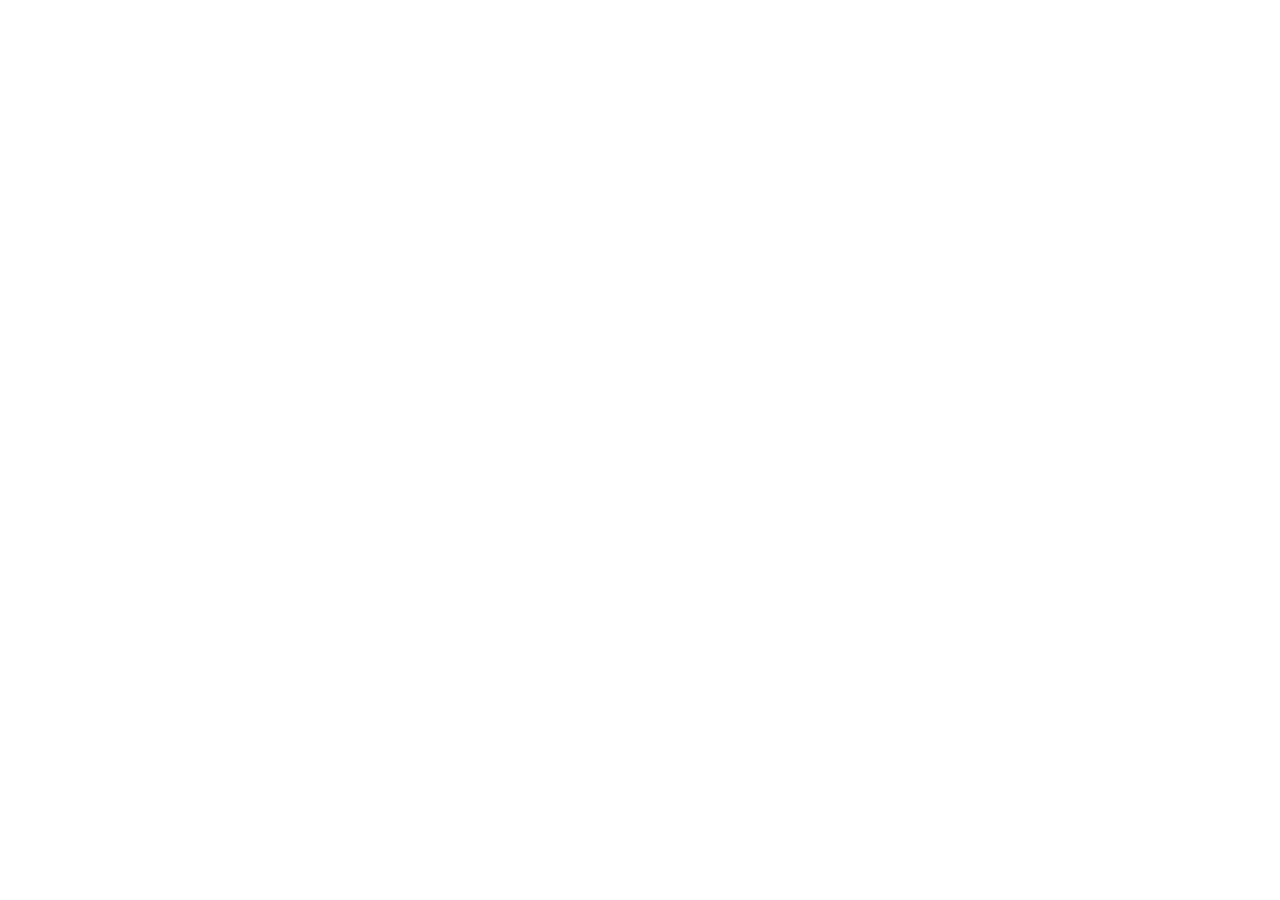
==== resume.html @ 3d7ee513 "Rebuild portfolio and resume as Vite app Replace the old hand-written site with the Vite build outpu" ====
<!doctype html>
<html lang="en">
  <head>
    <meta charset="UTF-8" />
    <meta name="viewport" content="width=device-width, initial-scale=1.0" />

    <title>Rakshith Reddy Aredla — Résumé</title>
    <meta name="theme-color" content="#05060a" />

    <link rel="icon" type="image/svg+xml" href="/my-portfolio/favicon.svg" />

    <link rel="preconnect" href="https://fonts.googleapis.com" />
    <link rel="preconnect" href="https://fonts.gstatic.com" crossorigin />
    <link
      href="https://fonts.googleapis.com/css2?family=Space+Grotesk:wght@400;500;600;700&family=Inter:wght@300;400;500;600&family=JetBrains+Mono:wght@400;500&display=swap"
      rel="stylesheet"
    />

    <meta name="description" content="I build things end-to-end — e-commerce with live inventory and real payments, ML models with measured accuracy, and CLI tools that make other developers faster." />
    <meta name="author" content="Rakshith Reddy Aredla" />
    <meta property="og:type" content="profile" />
    <meta property="og:title" content="Rakshith Reddy Aredla — Full-Stack Developer" />
    <meta property="og:description" content="I build things end-to-end — e-commerce with live inventory and real payments, ML models with measured accuracy, and CLI tools that make other developers faster." />
    <meta property="og:image" content="https://rakshithreddy-aredla.github.io/my-portfolio/share.png" />
    <meta name="twitter:card" content="summary_large_image" />
    <script type="application/ld+json">{"@context":"https://schema.org","@type":"Person","url":"https://rakshithreddy-aredla.github.io/my-portfolio","name":"Rakshith Reddy Aredla","image":"https://rakshithreddy-aredla.github.io/my-portfolio./rakshith.jpg","jobTitle":"Full-Stack Developer","email":"mailto:rakshithreddyaredla@gmail.com","address":{"@type":"PostalAddress","addressLocality":"Hyderabad","addressCountry":"IN"},"sameAs":["https://github.com/rakshithreddy-aredla","https://www.linkedin.com/in/aredla-rakshith"],"knowsAbout":["TypeScript","React","Next.js","Python","PyTorch","Machine Learning","Retrieval-Augmented Generation","Supabase","PostgreSQL"]}</script>
    <script type="module" crossorigin src="/my-portfolio/assets/resume-BIaYPGeD.js"></script>
    <link rel="modulepreload" crossorigin href="/my-portfolio/assets/jsx-runtime-BRTPJKhR.js">
    <link rel="stylesheet" crossorigin href="/my-portfolio/assets/jsx-runtime-Oi_NOHn3.css">
  </head>
  <body>
    <div id="root"></div>
  </body>
</html>
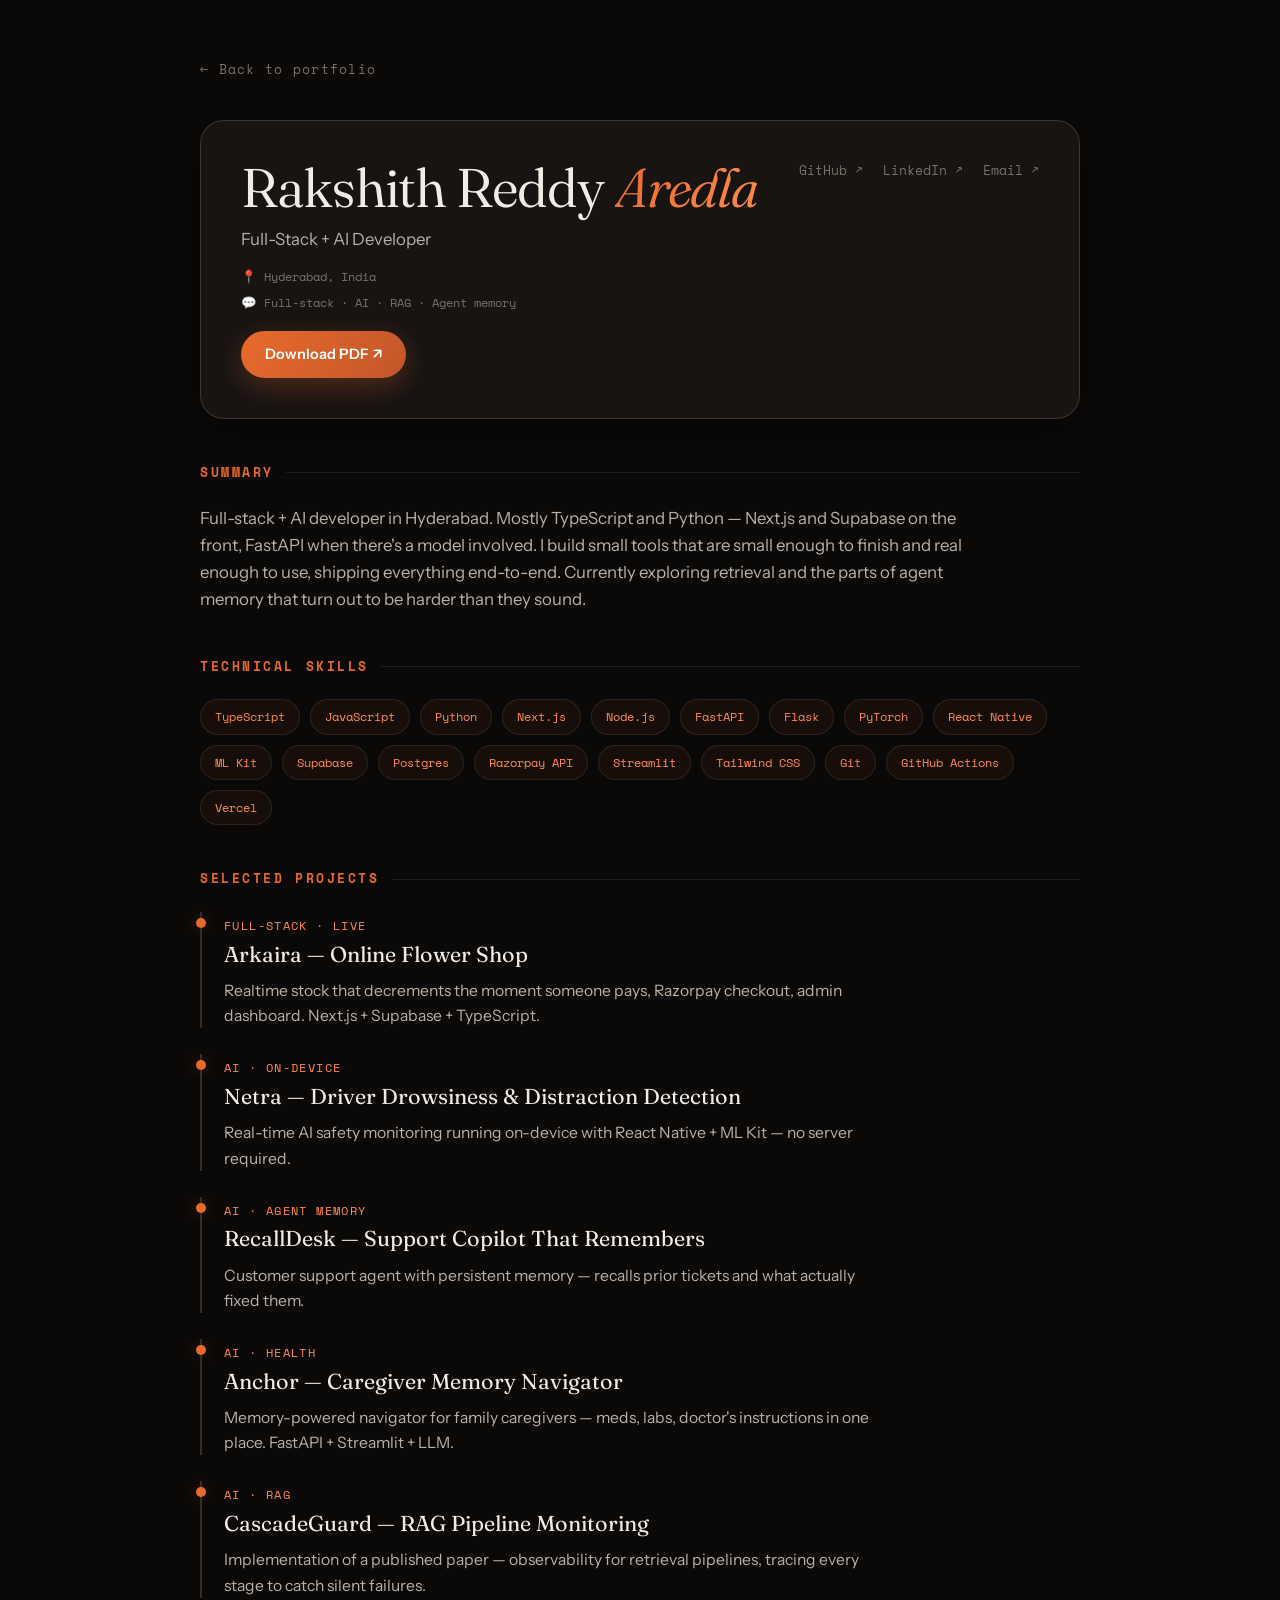
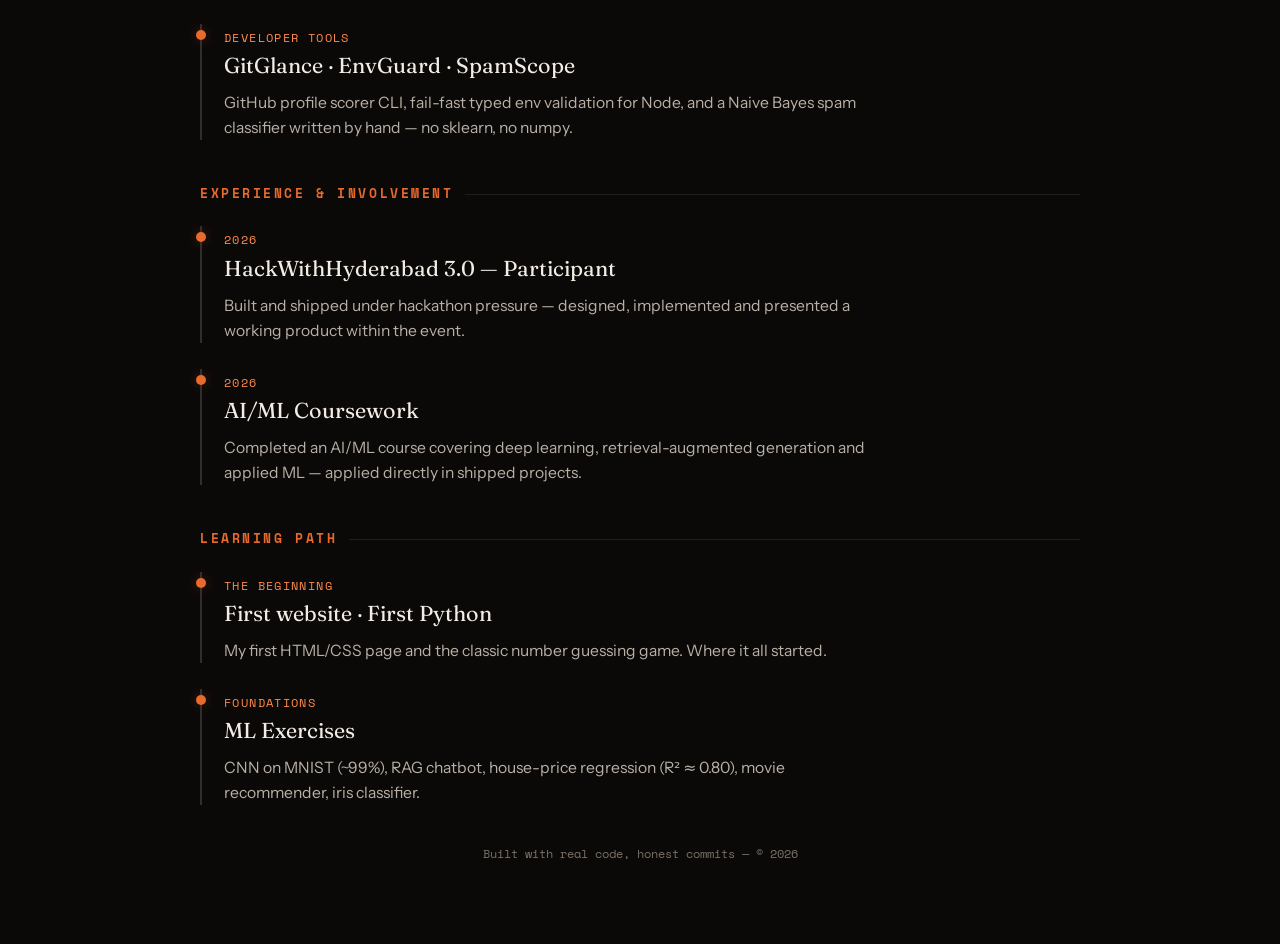
==== commit cc231889: "Redesign portfolio dark edition: premium dark theme with advanced 3D avatar and resume - Dark premiu" ====
--- a/resume.html
+++ b/resume.html
@@ -1,34 +1,162 @@
-<!doctype html>
+<!DOCTYPE html>
 <html lang="en">
-  <head>
-    <meta charset="UTF-8" />
-    <meta name="viewport" content="width=device-width, initial-scale=1.0" />
+<head>
+<meta charset="UTF-8">
+<meta name="viewport" content="width=device-width, initial-scale=1.0">
+<title>Rakshith Reddy Aredla — Resume</title>
+<meta name="description" content="Resume of Rakshith Reddy Aredla — Full-Stack + AI Developer.">
+<link rel="icon" href="favicon.svg">
+<link rel="preconnect" href="https://fonts.googleapis.com">
+<link rel="preconnect" href="https://fonts.gstatic.com" crossorigin>
+<link href="https://fonts.googleapis.com/css2?family=Fraunces:ital,opsz,wght@0,9..144,300..700;1,9..144,300..700&family=Space+Mono:wght@400;700&family=Instrument+Sans:ital,wght@0,400..700;1,400..700&display=swap" rel="stylesheet">
+<style>
+  :root {
+    --bg: #0B0908; --bg-2: #12100E; --surface: #171412;
+    --ink: #F2ECE4; --ink-soft: #B9B0A5; --muted: #7A7167;
+    --line: rgba(242,236,228,0.09); --line-strong: rgba(242,236,228,0.16);
+    --accent: #E86A2C; --ember: #FF8A4C; --gold: #E8B44A; --glow: rgba(232,106,44,0.28);
+    --font-display: "Fraunces", Georgia, serif; --font-body: "Instrument Sans", system-ui, sans-serif; --font-mono: "Space Mono", monospace;
+  }
+  * { margin: 0; padding: 0; box-sizing: border-box; }
+  body { background: var(--bg); color: var(--ink); font-family: var(--font-body); line-height: 1.6; -webkit-font-smoothing: antialiased; }
+  a { color: inherit; text-decoration: none; }
+  .page { width: min(880px, 92vw); margin: 0 auto; padding: 56px 0 80px; }
+  .back { display: inline-block; font-family: var(--font-mono); font-size: 0.8rem; letter-spacing: 0.1em; color: var(--muted); margin-bottom: 40px; transition: color 0.3s; }
+  .back:hover { color: var(--accent); }
+  .resume-header { border: 1px solid var(--line-strong); border-radius: 24px; padding: 40px; background: var(--surface); box-shadow: 0 12px 40px rgba(0,0,0,0.4); display: flex; justify-content: space-between; gap: 24px; flex-wrap: wrap; align-items: flex-start; }
+  .resume-header h1 { font-family: var(--font-display); font-weight: 350; font-size: clamp(2.2rem, 5vw, 3.4rem); line-height: 1; letter-spacing: -0.02em; }
+  .resume-header h1 em { font-style: italic; background: linear-gradient(120deg, var(--accent), var(--ember)); -webkit-background-clip: text; background-clip: text; -webkit-text-fill-color: transparent; }
+  .resume-header .role { color: var(--ink-soft); margin-top: 10px; font-size: 1.05rem; }
+  .resume-header .meta { font-family: var(--font-mono); font-size: 0.78rem; color: var(--muted); margin-top: 14px; display: flex; flex-direction: column; gap: 6px; }
+  .download { display: inline-block; margin-top: 18px; font-weight: 600; font-size: 0.9rem; padding: 12px 24px; border-radius: 999px; background: linear-gradient(120deg, var(--accent), #C2572A); color: #fff; box-shadow: 0 8px 28px var(--glow); }
+  .download:hover { box-shadow: 0 12px 40px var(--glow); }
+  .section { margin-top: 44px; }
+  .section h2 { font-family: var(--font-mono); font-size: 0.8rem; letter-spacing: 0.2em; text-transform: uppercase; color: var(--accent); display: flex; align-items: center; gap: 12px; margin-bottom: 22px; }
+  .section h2::after { content: ""; flex: 1; height: 1px; background: var(--line); }
+  .summary { color: var(--ink-soft); font-size: 1.05rem; max-width: 70ch; }
+  .skills { display: flex; flex-wrap: wrap; gap: 10px; }
+  .skill { font-family: var(--font-mono); font-size: 0.76rem; color: var(--ember); border: 1px solid var(--line); background: rgba(232,106,44,0.06); padding: 7px 14px; border-radius: 999px; }
+  .entry { border-left: 2px solid var(--line-strong); padding-left: 22px; margin-bottom: 26px; position: relative; }
+  .entry::before { content: ""; position: absolute; left: -6px; top: 6px; width: 10px; height: 10px; border-radius: 50%; background: var(--accent); box-shadow: 0 0 12px var(--glow); }
+  .entry h3 { font-family: var(--font-display); font-size: 1.35rem; font-weight: 400; }
+  .entry .when { font-family: var(--font-mono); font-size: 0.72rem; color: var(--ember); letter-spacing: 0.12em; text-transform: uppercase; }
+  .entry p { color: var(--ink-soft); font-size: 0.98rem; margin-top: 6px; max-width: 65ch; }
+  .entry ul { margin-top: 8px; padding-left: 18px; color: var(--ink-soft); font-size: 0.95rem; }
+  .entry li { margin-bottom: 4px; }
+  .links { display: flex; gap: 20px; flex-wrap: wrap; font-family: var(--font-mono); font-size: 0.8rem; color: var(--muted); }
+  .links a:hover { color: var(--accent); }
+  @media print {
+    body { background: #fff; color: #000; }
+    .back, .download { display: none; }
+    .resume-header { border: 1px solid #ddd; box-shadow: none; background: #fff; }
+    .skill { color: #C2572A; border-color: #ddd; background: #fafafa; }
+    .entry::before { background: #C2572A; box-shadow: none; }
+    .section h2 { color: #C2572A; }
+  }
+</style>
+</head>
+<body>
+<div class="page">
+  <a href="index.html" class="back">← Back to portfolio</a>
 
-    <title>Rakshith Reddy Aredla — Résumé</title>
-    <meta name="theme-color" content="#05060a" />
+  <div class="resume-header">
+    <div>
+      <h1>Rakshith Reddy <em>Aredla</em></h1>
+      <p class="role">Full-Stack + AI Developer</p>
+      <div class="meta">
+        <span>📍 Hyderabad, India</span>
+        <span>💬 Full-stack · AI · RAG · Agent memory</span>
+      </div>
+      <a class="download" href="Rakshith-Reddy-Aredla-Resume.pdf" target="_blank" rel="noopener">Download PDF ↗</a>
+    </div>
+    <div class="links">
+      <a href="https://github.com/rakshithreddy-aredla" target="_blank" rel="noopener">GitHub ↗</a>
+      <a href="https://www.linkedin.com/in/aredla-rakshith/" target="_blank" rel="noopener">LinkedIn ↗</a>
+      <a href="mailto:rakshithreddy.aredla@gmail.com">Email ↗</a>
+    </div>
+  </div>
 
-    <link rel="icon" type="image/svg+xml" href="/my-portfolio/favicon.svg" />
+  <div class="section">
+    <h2>Summary</h2>
+    <p class="summary">Full-stack + AI developer in Hyderabad. Mostly TypeScript and Python — Next.js and Supabase on the front, FastAPI when there's a model involved. I build small tools that are small enough to finish and real enough to use, shipping everything end-to-end. Currently exploring retrieval and the parts of agent memory that turn out to be harder than they sound.</p>
+  </div>
 
-    <link rel="preconnect" href="https://fonts.googleapis.com" />
-    <link rel="preconnect" href="https://fonts.gstatic.com" crossorigin />
-    <link
-      href="https://fonts.googleapis.com/css2?family=Space+Grotesk:wght@400;500;600;700&family=Inter:wght@300;400;500;600&family=JetBrains+Mono:wght@400;500&display=swap"
-      rel="stylesheet"
-    />
+  <div class="section">
+    <h2>Technical Skills</h2>
+    <div class="skills">
+      <span class="skill">TypeScript</span><span class="skill">JavaScript</span><span class="skill">Python</span>
+      <span class="skill">Next.js</span><span class="skill">Node.js</span><span class="skill">FastAPI</span>
+      <span class="skill">Flask</span><span class="skill">PyTorch</span><span class="skill">React Native</span>
+      <span class="skill">ML Kit</span><span class="skill">Supabase</span><span class="skill">Postgres</span>
+      <span class="skill">Razorpay API</span><span class="skill">Streamlit</span><span class="skill">Tailwind CSS</span>
+      <span class="skill">Git</span><span class="skill">GitHub Actions</span><span class="skill">Vercel</span>
+    </div>
+  </div>
 
-    <meta name="description" content="I build things end-to-end — e-commerce with live inventory and real payments, ML models with measured accuracy, and CLI tools that make other developers faster." />
-    <meta name="author" content="Rakshith Reddy Aredla" />
-    <meta property="og:type" content="profile" />
-    <meta property="og:title" content="Rakshith Reddy Aredla — Full-Stack Developer" />
-    <meta property="og:description" content="I build things end-to-end — e-commerce with live inventory and real payments, ML models with measured accuracy, and CLI tools that make other developers faster." />
-    <meta property="og:image" content="https://rakshithreddy-aredla.github.io/my-portfolio/share.png" />
-    <meta name="twitter:card" content="summary_large_image" />
-    <script type="application/ld+json">{"@context":"https://schema.org","@type":"Person","url":"https://rakshithreddy-aredla.github.io/my-portfolio","name":"Rakshith Reddy Aredla","image":"https://rakshithreddy-aredla.github.io/my-portfolio./rakshith.jpg","jobTitle":"Full-Stack Developer","email":"mailto:rakshithreddyaredla@gmail.com","address":{"@type":"PostalAddress","addressLocality":"Hyderabad","addressCountry":"IN"},"sameAs":["https://github.com/rakshithreddy-aredla","https://www.linkedin.com/in/aredla-rakshith"],"knowsAbout":["TypeScript","React","Next.js","Python","PyTorch","Machine Learning","Retrieval-Augmented Generation","Supabase","PostgreSQL"]}</script>
-    <script type="module" crossorigin src="/my-portfolio/assets/resume-BIaYPGeD.js"></script>
-    <link rel="modulepreload" crossorigin href="/my-portfolio/assets/jsx-runtime-BRTPJKhR.js">
-    <link rel="stylesheet" crossorigin href="/my-portfolio/assets/jsx-runtime-Oi_NOHn3.css">
-  </head>
-  <body>
-    <div id="root"></div>
-  </body>
-</html>+  <div class="section">
+    <h2>Selected Projects</h2>
+    <div class="entry">
+      <span class="when">Full-stack · Live</span>
+      <h3>Arkaira — Online Flower Shop</h3>
+      <p>Realtime stock that decrements the moment someone pays, Razorpay checkout, admin dashboard. Next.js + Supabase + TypeScript.</p>
+    </div>
+    <div class="entry">
+      <span class="when">AI · On-device</span>
+      <h3>Netra — Driver Drowsiness & Distraction Detection</h3>
+      <p>Real-time AI safety monitoring running on-device with React Native + ML Kit — no server required.</p>
+    </div>
+    <div class="entry">
+      <span class="when">AI · Agent memory</span>
+      <h3>RecallDesk — Support Copilot That Remembers</h3>
+      <p>Customer support agent with persistent memory — recalls prior tickets and what actually fixed them.</p>
+    </div>
+    <div class="entry">
+      <span class="when">AI · Health</span>
+      <h3>Anchor — Caregiver Memory Navigator</h3>
+      <p>Memory-powered navigator for family caregivers — meds, labs, doctor's instructions in one place. FastAPI + Streamlit + LLM.</p>
+    </div>
+    <div class="entry">
+      <span class="when">AI · RAG</span>
+      <h3>CascadeGuard — RAG Pipeline Monitoring</h3>
+      <p>Implementation of a published paper — observability for retrieval pipelines, tracing every stage to catch silent failures.</p>
+    </div>
+    <div class="entry">
+      <span class="when">Developer tools</span>
+      <h3>GitGlance · EnvGuard · SpamScope</h3>
+      <p>GitHub profile scorer CLI, fail-fast typed env validation for Node, and a Naive Bayes spam classifier written by hand — no sklearn, no numpy.</p>
+    </div>
+  </div>
+
+  <div class="section">
+    <h2>Experience & Involvement</h2>
+    <div class="entry">
+      <span class="when">2026</span>
+      <h3>HackWithHyderabad 3.0 — Participant</h3>
+      <p>Built and shipped under hackathon pressure — designed, implemented and presented a working product within the event.</p>
+    </div>
+    <div class="entry">
+      <span class="when">2026</span>
+      <h3>AI/ML Coursework</h3>
+      <p>Completed an AI/ML course covering deep learning, retrieval-augmented generation and applied ML — applied directly in shipped projects.</p>
+    </div>
+  </div>
+
+  <div class="section">
+    <h2>Learning Path</h2>
+    <div class="entry">
+      <span class="when">The beginning</span>
+      <h3>First website · First Python</h3>
+      <p>My first HTML/CSS page and the classic number guessing game. Where it all started.</p>
+    </div>
+    <div class="entry">
+      <span class="when">Foundations</span>
+      <h3>ML Exercises</h3>
+      <p>CNN on MNIST (~99%), RAG chatbot, house-price regression (R² ≈ 0.80), movie recommender, iris classifier.</p>
+    </div>
+  </div>
+
+  <p style="margin-top:40px;text-align:center;font-family:var(--font-mono);font-size:0.72rem;color:var(--muted);">Built with real code, honest commits — © <span id="year">2026</span></p>
+</div>
+<script>document.getElementById("year").textContent = String(new Date().getFullYear());</script>
+</body>
+</html>
